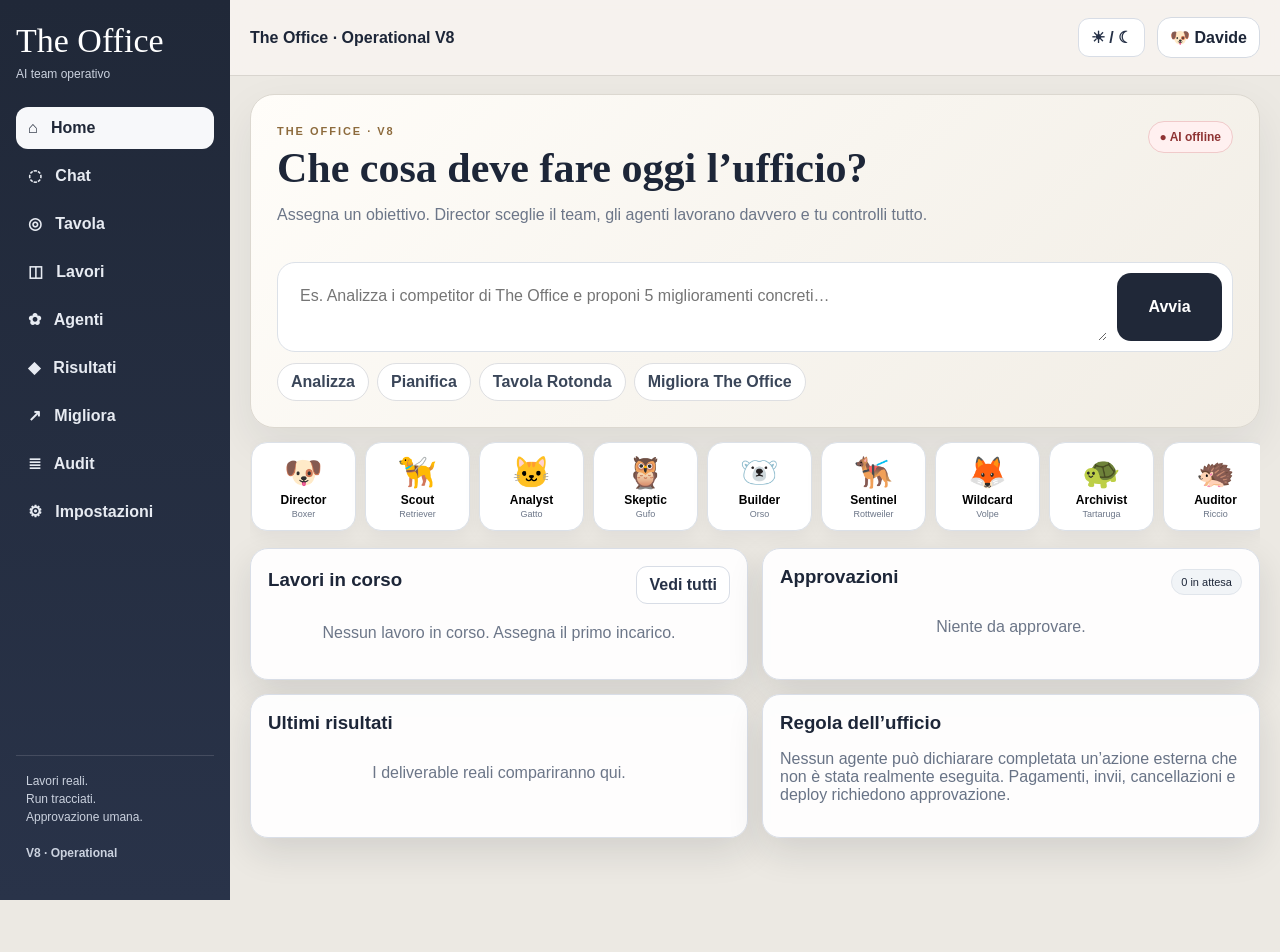
==== office/index.html @ 3994dc00 "feat(office): boot V8 real-agent runtime" ====
<!doctype html>
<html lang="it">
<head>
<meta charset="utf-8">
<meta name="viewport" content="width=device-width,initial-scale=1,viewport-fit=cover,maximum-scale=1">
<meta name="theme-color" content="#f4f1eb">
<meta name="apple-mobile-web-app-capable" content="yes">
<meta name="apple-mobile-web-app-status-bar-style" content="default">
<meta name="apple-mobile-web-app-title" content="The Office">
<title>The Office V8</title>
<link rel="stylesheet" href="styles.css">
<link rel="stylesheet" href="v8.css">
</head>
<body>
<div class="app">
<aside class="side">
<div class="brand">The Office<small>AI team operativo</small></div>
<nav class="nav" id="nav"></nav>
<div class="foot">Lavori reali.<br>Run tracciati.<br>Approvazione umana.<br><br><b>V8 · Operational</b></div>
</aside>
<section class="shell">
<header class="top">
<div class="search"><div style="font-weight:850">The Office · Operational V8</div></div>
<button class="btn" id="themeBtn">☀︎ / ☾</button>
<div class="profile">🐶 Davide</div>
</header>
<main class="content" id="main"><div class="card"><h2>The Office</h2><p>Avvio motore operativo…</p></div></main>
</section>
</div>
<nav class="mobile" id="mobilebar"></nav>
<div class="toast" id="toast"></div>
<script src="state-v8.js"></script>
<script src="api-v8.js"></script>
<script src="app-v8.js"></script>
</body>
</html>
---- office/styles.css ----
:root{--ink:#1d2638;--muted:#687386;--paper:#f4f1eb;--panel:#ffffffee;--line:#d9dee7;--nav:#202838;--gold:#bd8335;--green:#248d63;--blue:#3978e6;--red:#b94b4b;--shadow:0 14px 36px rgba(25,31,43,.12)}*{box-sizing:border-box}html,body{margin:0;min-height:100%;font-family:-apple-system,BlinkMacSystemFont,"Segoe UI",Arial,sans-serif;background:#ece9e3;color:var(--ink)}button,input,textarea,select{font:inherit}button{cursor:pointer}.app{min-height:100vh;display:grid;grid-template-columns:230px 1fr}.side{background:linear-gradient(180deg,#202838,#293349);color:#fff;padding:22px 16px;display:flex;flex-direction:column;position:sticky;top:0;height:100vh}.brand{font-family:Georgia,serif;font-size:34px}.brand small{font:500 12px -apple-system,BlinkMacSystemFont,"Segoe UI",sans-serif;display:block;color:#cbd2df;margin-top:7px}.nav{display:grid;gap:5px;margin-top:26px}.nav button{border:0;background:transparent;color:#e7ebf2;text-align:left;border-radius:12px;padding:12px;font-weight:700}.nav button.on,.nav button:hover{background:#f7f8fa;color:#202838}.foot{margin-top:auto;border-top:1px solid #ffffff22;padding:16px 10px;color:#cbd2df;font-size:12px;line-height:1.5}.shell{min-width:0}.top{height:76px;display:flex;gap:12px;align-items:center;padding:12px 20px;position:sticky;top:0;z-index:20;background:#f7f4efdd;backdrop-filter:blur(14px);border-bottom:1px solid #d9d5cf}.search{flex:1}.search input{width:100%;border:1px solid #d5dae2;border-radius:16px;padding:14px 16px;background:#fff;outline:0}.profile{background:#fff;border:1px solid #d5dae2;border-radius:14px;padding:10px 12px;font-weight:800}.content{max-width:1500px;margin:auto;padding:18px 20px 100px}.view{display:none}.view.on{display:block}.title{display:flex;align-items:end;justify-content:space-between;gap:12px;margin-bottom:16px}.title h1{font:700 34px Georgia,serif;margin:0}.title p{margin:5px 0 0;color:var(--muted)}.btn{border:1px solid #d8dde6;background:#fff;color:#263147;border-radius:11px;padding:9px 12px;font-weight:750}.btn.primary{background:#263147;color:#fff;border-color:#263147}.btn.gold{background:var(--gold);color:#fff;border-color:var(--gold)}.btn.good{background:var(--green);color:#fff;border-color:var(--green)}.btn.bad{background:var(--red);color:#fff;border-color:var(--red)}.card{background:var(--panel);border:1px solid var(--line);border-radius:18px;padding:17px;box-shadow:var(--shadow)}.card h2,.card h3{margin:0 0 10px}.muted{color:var(--muted)}.small{font-size:12px}.row{display:flex;align-items:center;gap:9px}.between{justify-content:space-between}.grid{display:grid;gap:15px}.g2{grid-template-columns:repeat(2,minmax(0,1fr))}.g3{grid-template-columns:repeat(3,minmax(0,1fr))}.home{display:grid;grid-template-columns:minmax(0,1.65fr) 380px;gap:16px}.scene{height:630px;position:relative;overflow:hidden;border-radius:24px;border:1px solid #d2d7de;box-shadow:var(--shadow);background:linear-gradient(180deg,#cfa16e 0 11%,#9bc4df 11% 42%,#f4f1e8 42% 53%,#8f6a48 53% 100%)}.scene:before{content:"";position:absolute;left:10%;top:7%;width:60%;height:38%;border:10px solid #8b5a36;background:linear-gradient(180deg,#8fc4e8 0 48%,#f5f7f8 48% 58%,#9ab1a2 58% 62%,#d7e0e4 62% 100%);box-shadow:inset 0 0 0 1px #fff7}.mountain{position:absolute;left:21%;top:18%;width:38%;height:24%;clip-path:polygon(0 100%,25% 38%,40% 72%,58% 17%,100% 100%);background:linear-gradient(135deg,#fafcfd,#8ea9bd 58%,#e6edf1)}.fire{position:absolute;right:4%;top:20%;width:20%;height:27%;border-radius:14px;background:#3c2b22;box-shadow:inset 0 -45px 50px #ef8b37aa}.fire:after{content:"🔥";position:absolute;font-size:56px;left:50%;bottom:12px;transform:translateX(-50%)}.headline{position:absolute;left:5%;top:6%;z-index:3;font:700 43px/1 Georgia,serif;color:#172137;text-shadow:0 1px #fff8}.headline small{display:block;font:600 15px -apple-system,BlinkMacSystemFont,"Segoe UI",sans-serif;margin-top:10px;color:#3f4a5f}.table{position:absolute;left:50%;bottom:-90px;transform:translateX(-50%);width:82%;height:320px;border-radius:50%;background:radial-gradient(circle,#ad7c50,#734523 72%);box-shadow:0 24px 32px #0004,inset 0 9px 13px #ddb189}.agents{position:absolute;left:2%;right:2%;bottom:170px;z-index:5;display:flex;justify-content:space-around;align-items:end;gap:5px}.seat{width:12%;min-width:76px;text-align:center}.face{width:82px;height:82px;margin:auto;border-radius:50%;background:linear-gradient(145deg,#fff,#dde2e8);border:4px solid #fff;display:grid;place-items:center;font-size:49px;box-shadow:0 8px 22px #0003}.seat:hover .face{transform:translateY(-5px)}.plate{background:#fffffff0;border:1px solid #d9dee6;border-radius:11px;padding:7px 4px;margin-top:6px;font-size:10px;font-weight:850}.plate span{display:block;font-size:8px;font-weight:500;color:#687386;margin-top:2px}.roundbtn{position:absolute;left:50%;bottom:72px;transform:translateX(-50%);z-index:6;width:210px;height:100px;border-radius:50%;border:3px solid #edca93;background:radial-gradient(circle,#bd7c32,#60351e);color:#fff;font-weight:900;letter-spacing:.08em;box-shadow:0 8px 22px #0004}.roundbtn small{display:block;font-size:9px;letter-spacing:.03em;margin-top:5px}.quick{position:absolute;left:3%;right:3%;bottom:16px;display:grid;grid-template-columns:repeat(5,1fr);gap:7px;z-index:7}.quick button{border:0;border-radius:13px;padding:11px 6px;background:#fffffff2;color:#273248;font-weight:800;box-shadow:0 7px 18px #0002}.right{display:grid;gap:13px;align-content:start}.kpis{display:grid;grid-template-columns:repeat(4,1fr);gap:7px}.kpi{background:#f4f6f8;border-radius:11px;padding:9px;text-align:center}.kpi b{display:block;font-size:19px}.pill{display:inline-flex;align-items:center;gap:6px;padding:6px 9px;border-radius:999px;background:#f1f4f7;border:1px solid #e0e5eb;font-size:11px}.dot{width:8px;height:8px;border-radius:50%;background:var(--green)}.list{display:grid;gap:8px}.item{display:flex;gap:9px;align-items:center;background:#fff;border:1px solid #e0e4ea;border-radius:12px;padding:11px}.ico{width:34px;height:34px;border-radius:10px;background:#edf2f6;display:grid;place-items:center}.grow{flex:1;min-width:0}.item b{display:block}.progress{height:6px;background:#e8ecf1;border-radius:99px;overflow:hidden;margin-top:6px}.progress i{display:block;height:100%;background:var(--blue)}.form{display:grid;gap:10px}.form input,.form textarea,.form select,.agentcard select{width:100%;border:1px solid #d6dce5;border-radius:11px;padding:11px;background:#fff;outline:0}.form textarea{min-height:105px;resize:vertical}.chat{height:440px;overflow:auto;border:1px solid #dbe0e7;border-radius:15px;background:#fafbfc;padding:13px;display:grid;align-content:start;gap:9px}.msg{max-width:78%;padding:10px 12px;border-radius:13px;background:#fff;border:1px solid #e0e5eb}.msg.me{margin-left:auto;background:#263147;color:#fff;border-color:#263147}.agentgrid{display:grid;grid-template-columns:repeat(4,minmax(0,1fr));gap:13px}.agentcard{background:#fff;border:1px solid #dce1e8;border-radius:17px;padding:15px;box-shadow:var(--shadow)}.agentcard.off{opacity:.5}.big{font-size:42px}.roundgrid{display:grid;grid-template-columns:310px 1fr;gap:15px}.statement{border-left:4px solid var(--gold);background:#fff;border-radius:11px;padding:11px 13px;margin:9px 0}.statement.dissent{border-color:var(--red)}.statement.verify{border-color:var(--green)}table{width:100%;border-collapse:collapse}th,td{text-align:left;padding:11px;border-bottom:1px solid #e3e7ec;font-size:13px}.toast{position:fixed;left:50%;bottom:26px;transform:translate(-50%,30px);opacity:0;background:#202838;color:#fff;padding:10px 15px;border-radius:999px;z-index:100;transition:.2s}.toast.show{opacity:1;transform:translate(-50%,0)}.mobile{display:none}@media(max-width:1050px){.app{grid-template-columns:1fr}.side{display:none}.top{height:70px;padding:9px 11px}.content{padding:12px 11px 92px}.home{grid-template-columns:1fr}.right{grid-template-columns:1fr 1fr}.agentgrid{grid-template-columns:repeat(2,1fr)}.roundgrid{grid-template-columns:1fr}.mobile{display:flex;position:fixed;left:0;right:0;bottom:0;background:#202838;padding:7px 5px calc(7px + env(safe-area-inset-bottom));z-index:80;overflow:auto}.mobile button{min-width:72px;flex:1;border:0;background:transparent;color:#dfe4ed;padding:7px 4px;font-size:10px}.mobile button.on{color:#ffd28e}.agents{overflow-x:auto;justify-content:flex-start}.seat{min-width:92px}.quick{grid-template-columns:repeat(5,120px);overflow:auto}.scene:before{left:4%;width:77%}.fire{right:1%;width:18%}}@media(max-width:650px){.profile{font-size:0}.profile:before{content:"🐶";font-size:22px}.scene{height:720px}.headline{font-size:30px;max-width:82%}.agents{bottom:230px}.roundbtn{bottom:142px;width:180px;height:88px}.quick{bottom:58px}.right{grid-template-columns:1fr}.g2,.g3{grid-template-columns:1fr}.agentgrid{grid-template-columns:1fr 1fr}.kpis{grid-template-columns:repeat(2,1fr)}.title{align-items:flex-start;flex-direction:column}.title h1{font-size:29px}.face{width:74px;height:74px;font-size:44px}}
---- office/v8.css ----
:root{--v8nav:#202838;--v8paper:#f5f2ec;--v8ink:#1d2638;--v8muted:#6c7688;--v8gold:#b9853c;--v8green:#21875e;--v8red:#b74c4c;--v8line:#dce1e8}.v8hero{background:linear-gradient(135deg,#fffdf9,#f1ede5);border:1px solid #dcd8d0;border-radius:24px;padding:26px;box-shadow:0 18px 45px rgba(29,38,56,.08)}.v8hero-head{display:flex;align-items:flex-start;justify-content:space-between;gap:20px}.v8hero h1{font:700 42px/1.05 Georgia,serif;margin:7px 0 10px;max-width:820px}.v8hero p{color:var(--v8muted);font-size:16px;max-width:720px}.eyebrow{font-size:11px;font-weight:900;letter-spacing:.18em;color:#8d6b3d}.v8status{display:inline-flex;align-items:center;white-space:nowrap;padding:8px 11px;border-radius:999px;font-size:12px;font-weight:850;border:1px solid}.v8status.ok{color:#176947;background:#eaf6ef;border-color:#cbe9d9}.v8status.bad{color:#8f3434;background:#fff0f0;border-color:#f0caca}.v8status.wait{color:#786031;background:#fbf5e8;border-color:#ebdfc2}.v8command{display:grid;grid-template-columns:1fr auto;gap:10px;background:#fff;border:1px solid var(--v8line);border-radius:18px;padding:10px;margin-top:22px}.v8command textarea{border:0;outline:0;resize:vertical;min-height:68px;max-height:180px;padding:11px 12px;font-size:16px;line-height:1.45}.v8command button{border:0;border-radius:14px;background:var(--v8nav);color:#fff;font-weight:850;min-width:105px}.v8quick{display:flex;flex-wrap:wrap;gap:8px;margin-top:11px}.v8quick button{border:1px solid #dedfe2;background:#fff;border-radius:999px;padding:9px 13px;font-weight:750;color:#3a4659}.v8agents-rail{display:flex;gap:9px;overflow-x:auto;padding:14px 1px 17px;scrollbar-width:none}.v8agents-rail::-webkit-scrollbar{display:none}.v8agent-chip{border:1px solid var(--v8line);background:#fff;min-width:105px;border-radius:16px;padding:11px 9px;display:grid;justify-items:center;gap:2px;box-shadow:0 6px 18px rgba(20,28,43,.05)}.v8agent-chip span{font-size:31px}.v8agent-chip b{font-size:12px}.v8agent-chip small{font-size:9px;color:var(--v8muted)}.v8homegrid{display:grid;grid-template-columns:1fr 1fr;gap:14px;margin-bottom:14px}.v8task{display:flex;gap:10px;align-items:center;border-top:1px solid #edf0f3;padding:12px 0}.v8task:first-of-type{border-top:0}.v8task-icon{width:34px;height:34px;display:grid;place-items:center;border-radius:11px;background:#eaf0f8;color:#3a6fba;font-weight:900;flex:none}.v8task-icon.done{background:#eaf6ef;color:var(--v8green)}.v8task-icon.error{background:#fff0f0;color:var(--v8red)}.v8task-icon.approval{background:#fbf3df;color:#986719}.v8task small,.v8approval small{display:block;color:var(--v8muted);margin-top:3px}.btn.mini{padding:7px 9px;font-size:11px}.v8approval{border-top:1px solid #edf0f3;padding:12px 0;display:grid;gap:9px}.v8result-mini{border:0;background:transparent;border-top:1px solid #edf0f3;width:100%;padding:12px 0;display:flex;align-items:center;justify-content:space-between;text-align:left;color:inherit}.v8result-mini:first-of-type{border-top:0}.v8result-mini b,.v8result-mini small{display:block}.v8result-mini small{color:var(--v8muted);margin-top:3px}.empty{padding:20px 4px;color:var(--v8muted);text-align:center}.empty.big{padding:60px 12px}.v8chat{height:min(58vh,560px);background:#f8f9fb}.v8msg{max-width:86%;background:#fff;border:1px solid var(--v8line);border-radius:15px;padding:11px 13px;line-height:1.45}.v8msg.me{margin-left:auto;background:#263147;color:#fff;border-color:#263147}.v8msg.error{border-color:#efc5c5;background:#fff5f5;color:#8b3030}.v8msg b{display:block;font-size:11px;margin-bottom:5px;opacity:.75}.v8chatinput{display:grid;grid-template-columns:1fr 230px auto;gap:9px;margin-top:11px}.v8chatinput textarea,.v8roundstart textarea{border:1px solid #d6dce5;border-radius:13px;padding:12px;font-size:16px;min-height:54px;resize:vertical}.v8chatinput select{border:1px solid #d6dce5;border-radius:13px;background:#fff;padding:9px}.v8chatinput button{border:0;border-radius:13px;background:#263147;color:#fff;padding:0 18px;font-weight:850}.v8roundstart{display:grid;grid-template-columns:1fr auto;gap:10px;margin-bottom:14px}.v8roundstart button{min-width:210px}.v8round{max-width:1000px}.statement{line-height:1.5}.statement.final{border-left-color:var(--v8green);background:#f6fbf8}.statement.error{border-left-color:var(--v8red);background:#fff7f7}.v8working{padding:18px;text-align:center;color:var(--v8muted);font-weight:700}.v8agentlist{display:grid;gap:10px}.v8agentrow{display:grid;grid-template-columns:64px 1fr auto;gap:14px;align-items:center;background:#fff;border:1px solid var(--v8line);border-radius:16px;padding:13px 15px;box-shadow:0 6px 18px rgba(20,28,43,.05)}.v8agentrow.off{opacity:.48}.v8avatar{width:58px;height:58px;border-radius:16px;background:#f3f0e9;display:grid;place-items:center;font-size:34px}.v8agentrow h3{margin:0;font-size:17px}.v8agentrow p{margin:5px 0;color:#566176}.v8agentrow small{color:var(--v8muted)}.v8results{display:grid;grid-template-columns:repeat(2,minmax(0,1fr));gap:13px;margin-top:13px}.v8resultcard{text-align:left;color:inherit;cursor:pointer}.v8resultcard h3{margin:12px 0 8px}.v8resultcard p{color:var(--v8muted);line-height:1.45}.v8pre{white-space:normal;line-height:1.55;color:#313b4d;margin-top:12px}.v8audit>div{display:grid;grid-template-columns:70px 90px 1fr;gap:10px;align-items:start;border-top:1px solid #edf0f3;padding:11px 0}.v8audit>div:first-child{border-top:0}.v8audit p{margin:2px 0}.v8code{display:block;word-break:break-all;background:#f4f6f8;border-radius:10px;padding:10px;margin:10px 0;font-size:11px}.v8back{display:none;position:fixed;inset:0;background:#11182755;z-index:98}.v8back.on{display:block}.v8sheet{position:fixed;z-index:99;right:0;top:0;bottom:0;width:min(620px,100%);background:#faf9f6;padding:25px;overflow:auto;transform:translateX(105%);transition:.2s ease;box-shadow:-20px 0 50px #0002}.v8sheet.on{transform:translateX(0)}.v8handle{width:42px;height:5px;background:#ccd1d8;border-radius:99px;margin:0 auto 18px}.v8timeline>div{border-left:3px solid #d9dee6;padding:0 0 15px 13px;margin-left:7px}.v8timeline span{float:right;font-size:11px;color:var(--v8muted)}.v8timeline p{margin:4px 0;color:#566176}.v8more{display:grid;grid-template-columns:1fr 1fr;gap:9px}.v8more button{border:1px solid var(--v8line);background:#fff;border-radius:14px;padding:16px;text-align:left;font-weight:800}.toast.bad{background:#8d3434}.v8dim{filter:saturate(.88) brightness(.95)}
@media(max-width:760px){.top{height:54px;padding:6px 10px;padding-top:calc(6px + env(safe-area-inset-top))}.top .search,.top #themeBtn{display:none}.top:before{content:'The Office';font:700 20px Georgia,serif;flex:1}.profile{min-width:42px;min-height:42px;padding:5px 8px;font-size:0}.profile:before{content:'🐶';font-size:21px}.content{padding:9px 9px calc(82px + env(safe-area-inset-bottom))}.v8hero{border-radius:18px;padding:15px}.v8hero-head{display:block}.v8hero h1{font-size:30px;margin-top:6px}.v8hero p{font-size:13px;line-height:1.45;margin-bottom:10px}.v8hero .v8status{margin-top:5px}.v8command{grid-template-columns:1fr 58px;padding:7px;border-radius:15px;margin-top:12px}.v8command textarea{min-height:62px;padding:8px;font-size:16px}.v8command button{min-width:0;border-radius:11px}.v8quick{display:flex;overflow-x:auto;flex-wrap:nowrap;scrollbar-width:none}.v8quick button{white-space:nowrap;min-height:42px;padding:8px 11px}.v8agents-rail{padding:10px 0 12px}.v8agent-chip{min-width:84px;padding:9px 7px}.v8agent-chip span{font-size:28px}.v8homegrid{grid-template-columns:1fr;gap:10px;margin-bottom:10px}.card{padding:13px;border-radius:16px}.v8task{padding:10px 0}.v8task .row.between{align-items:flex-start;gap:5px}.v8task b{font-size:13px;white-space:normal}.v8task .pill{font-size:9px;padding:4px 6px}.v8task .btn.mini{display:none}.v8approval .row{justify-content:flex-end}.title{margin-top:3px}.title h1{font-size:27px}.title p{font-size:13px}.title .v8status{margin-top:2px}.v8chat{height:calc(100dvh - 255px);min-height:320px;padding:9px}.v8msg{font-size:14px;max-width:92%}.v8chatinput{grid-template-columns:1fr auto;gap:7px}.v8chatinput select{grid-column:1/3;font-size:13px}.v8chatinput button{min-width:60px}.v8roundstart{grid-template-columns:1fr}.v8roundstart button{min-width:0;min-height:44px}.v8agentrow{grid-template-columns:48px 1fr auto;gap:10px;padding:10px 11px;border-radius:14px}.v8avatar{width:46px;height:46px;font-size:28px;border-radius:13px}.v8agentrow h3{font-size:15px}.v8agentrow p{font-size:12px;margin:3px 0}.v8agentrow small{font-size:10px}.v8agentrow .btn{padding:7px 9px;font-size:11px}.v8results{grid-template-columns:1fr;gap:9px}.v8audit>div{grid-template-columns:55px 64px 1fr;gap:6px;font-size:12px}.v8sheet{top:auto;left:0;right:0;bottom:0;width:100%;max-height:86dvh;border-radius:22px 22px 0 0;padding:14px 14px calc(18px + env(safe-area-inset-bottom));transform:translateY(105%)}.v8sheet.on{transform:translateY(0)}.v8more button{min-height:58px}.mobile{height:calc(70px + env(safe-area-inset-bottom));padding-bottom:env(safe-area-inset-bottom);background:#fbfaf7f8;border-top:1px solid #ddd8d0;backdrop-filter:blur(18px)}.mobile button{color:#6c7688;min-width:0!important;flex:1!important;font-size:10px}.mobile button.on{color:#1d2638;font-weight:900}.toast{bottom:calc(82px + env(safe-area-inset-bottom))}}
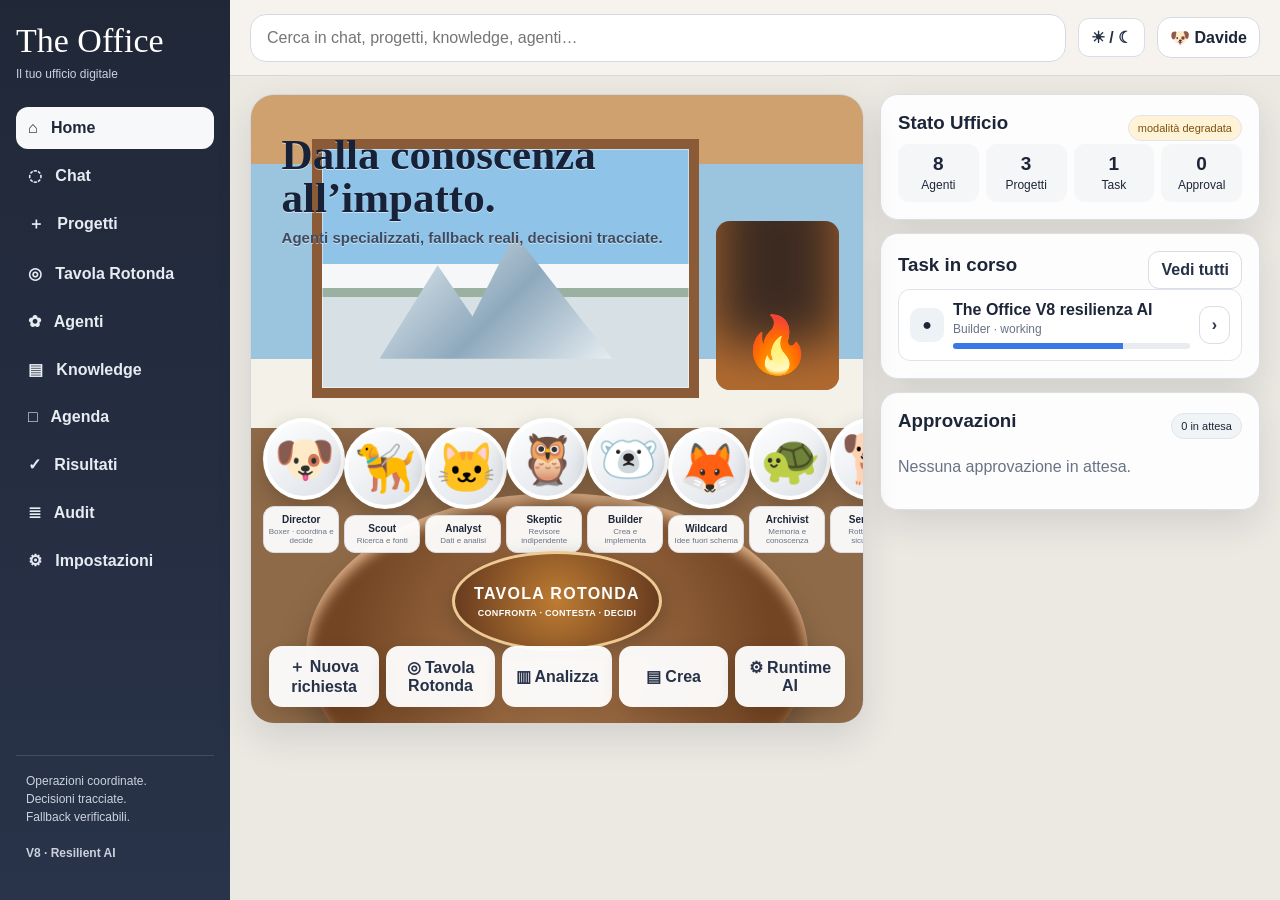
==== commit ba53f558: "feat(office): boot V8 resilient AI runtime" ====
--- a/office/index.html
+++ b/office/index.html
@@ -7,30 +7,36 @@
 <meta name="apple-mobile-web-app-capable" content="yes">
 <meta name="apple-mobile-web-app-status-bar-style" content="default">
 <meta name="apple-mobile-web-app-title" content="The Office">
-<title>The Office V8</title>
+<title>The Office</title>
 <link rel="stylesheet" href="styles.css">
-<link rel="stylesheet" href="v8.css">
+<link rel="stylesheet" href="mobile-v7.css">
+<link rel="stylesheet" href="mobile-v71.css">
+<link rel="stylesheet" href="ai-v8.css">
 </head>
 <body>
 <div class="app">
 <aside class="side">
-<div class="brand">The Office<small>AI team operativo</small></div>
+<div class="brand">The Office<small>Il tuo ufficio digitale</small></div>
 <nav class="nav" id="nav"></nav>
-<div class="foot">Lavori reali.<br>Run tracciati.<br>Approvazione umana.<br><br><b>V8 · Operational</b></div>
+<div class="foot">Operazioni coordinate.<br>Decisioni tracciate.<br>Fallback verificabili.<br><br><b>V8 · Resilient AI</b></div>
 </aside>
 <section class="shell">
 <header class="top">
-<div class="search"><div style="font-weight:850">The Office · Operational V8</div></div>
+<div class="search"><input id="globalSearch" placeholder="Cerca in chat, progetti, knowledge, agenti…"></div>
 <button class="btn" id="themeBtn">☀︎ / ☾</button>
 <div class="profile">🐶 Davide</div>
 </header>
-<main class="content" id="main"><div class="card"><h2>The Office</h2><p>Avvio motore operativo…</p></div></main>
+<main class="content" id="main">
+<div class="card"><h2>The Office</h2><p>Caricamento dell’ufficio…</p></div>
+</main>
 </section>
 </div>
 <nav class="mobile" id="mobilebar"></nav>
 <div class="toast" id="toast"></div>
-<script src="state-v8.js"></script>
-<script src="api-v8.js"></script>
+<script src="https://js.puter.com/v2/"></script>
+<script src="ai-core.js"></script>
 <script src="app-v8.js"></script>
+<script src="mobile-v7.js"></script>
+<script src="mobile-v71.js"></script>
 </body>
-</html>+</html>
--- a/office/mobile-v7.css
+++ b/office/mobile-v7.css
@@ -0,0 +1 @@
+@media(max-width:650px){:root{--tabh:70px}html,body{overflow-x:hidden;background:#f6f3ed}body{padding:0;overscroll-behavior-y:none}.top{height:60px;padding:8px 10px;padding-top:calc(8px + env(safe-area-inset-top));background:#f8f5f0f5;backdrop-filter:blur(16px);border-bottom:1px solid #dedad4}.top .search,.top #themeBtn{display:none}.top:before{content:'The Office';font:700 20px Georgia,serif;flex:1}.profile{min-width:44px;min-height:44px;padding:6px 9px;font-size:0}.profile:before{content:'🐶';font-size:22px}.content{padding:10px 9px calc(var(--tabh) + 18px + env(safe-area-inset-bottom));max-width:none}.card{border-radius:16px;padding:13px;box-shadow:0 5px 16px rgba(25,31,43,.06)}.home{display:flex;flex-direction:column;gap:10px}.scene{height:auto;min-height:0;background:#fff;padding:12px;border-radius:18px;overflow:visible}.scene:before,.scene .mountain,.scene .fire,.scene .table,.scene .roundbtn{display:none}.headline{position:static;font-size:25px;line-height:1.04;text-shadow:none;margin-bottom:10px;max-width:none}.headline small{font-size:13px;margin-top:6px}.agents{position:static;display:flex;overflow-x:auto;justify-content:flex-start;align-items:flex-start;gap:9px;padding:2px 1px 5px;scroll-snap-type:x proximity;-webkit-overflow-scrolling:touch;scrollbar-width:none}.agents::-webkit-scrollbar{display:none}.seat{min-width:84px;width:84px;scroll-snap-align:start}.face{width:66px;height:66px;font-size:39px;border-width:3px;box-shadow:0 5px 14px #0002}.plate{font-size:10px;padding:6px 4px}.plate span{font-size:8px}.quick{position:static;display:flex;overflow-x:auto;gap:7px;padding-top:10px;scrollbar-width:none}.quick::-webkit-scrollbar{display:none}.quick button{white-space:nowrap;min-width:max-content;padding:10px 12px;background:#f4f6f8;border:1px solid #e0e4ea;box-shadow:none;min-height:44px}.right{display:grid;grid-template-columns:1fr;gap:10px}.right .card:first-child{order:-2}.kpis{grid-template-columns:repeat(4,1fr);gap:5px}.kpi{padding:8px 4px}.kpi b{font-size:18px}.kpi .small{font-size:9px}.item{padding:10px;min-width:0}.item b{white-space:nowrap;overflow:hidden;text-overflow:ellipsis}.ico{width:32px;height:32px}.item .btn{padding:7px 9px;min-height:36px;font-size:12px}.title{align-items:flex-start;flex-direction:column;margin:4px 1px 12px}.title h1{font-size:27px}.title p{font-size:13px}.g2,.g3,.agentgrid{grid-template-columns:1fr}.roundgrid{display:flex;flex-direction:column}.roundgrid>.card:first-child{order:2}.statement{font-size:13px}.chat{height:calc(100dvh - 240px);min-height:330px;-webkit-overflow-scrolling:touch}.form input,.form textarea,.form select,.agentcard select{font-size:16px}.nav{display:none}.mobile{height:calc(var(--tabh) + env(safe-area-inset-bottom));padding:5px 4px env(safe-area-inset-bottom);background:#f8f5f0f8;border-top:1px solid #dcd8d2;backdrop-filter:blur(18px);overflow:visible}.mobile button{min-width:0!important;flex:1!important;color:#687386;font-size:10px;padding:7px 2px;min-height:56px}.mobile button.on{color:#1d2638;font-weight:850;background:transparent}.mobile-v7-command{background:#fff;border:1px solid #dfe3e8;border-radius:16px;padding:11px;margin-bottom:10px;box-shadow:0 5px 16px rgba(25,31,43,.06)}.mobile-v7-command .row{display:flex;gap:8px;align-items:flex-end}.mobile-v7-command textarea{flex:1;border:1px solid #d7dce4;border-radius:14px;padding:12px 13px;min-height:50px;max-height:110px;resize:none;font-size:16px}.mobile-v7-command button{width:48px;height:48px;border:0;border-radius:14px;background:#263147;color:#fff;font-weight:900}.v7chips{display:flex;gap:7px;overflow:auto;padding-top:8px;scrollbar-width:none}.v7chips button{white-space:nowrap;border:1px solid #dde2e8;background:#f8f9fa;border-radius:999px;padding:8px 10px;color:#344055;font-size:12px}.v7sheetback{display:none;position:fixed;inset:0;background:#11182755;z-index:89}.v7sheetback.on{display:block}.v7sheet{position:fixed;left:0;right:0;bottom:-100%;z-index:90;background:#faf8f4;border-radius:22px 22px 0 0;padding:14px 14px calc(14px + env(safe-area-inset-bottom));max-height:82dvh;overflow:auto;box-shadow:0 -20px 50px #0003;transition:.22s ease}.v7sheet.on{bottom:0}.v7handle{width:42px;height:5px;background:#cfd3d9;border-radius:99px;margin:0 auto 12px}.v7sheet h2{margin:0 0 10px}.v7sheet .menu{display:grid;gap:8px}.v7sheet .menu button{min-height:48px;border:1px solid #e0e4e9;background:#fff;border-radius:13px;text-align:left;padding:11px 13px;font-weight:750}.v7competitor{background:#fff;border:1px solid #dfe3e8;border-radius:14px;padding:12px;margin:8px 0}.v7proposal{background:#fff;border-left:4px solid #b8833c;border-radius:12px;padding:11px;margin:8px 0}.v7proposal.approved{border-left-color:#238961}.v7proposal.rejected{opacity:.55;border-left-color:#b84b4b}.toast{bottom:calc(var(--tabh) + env(safe-area-inset-bottom) + 12px)}table{display:block;overflow-x:auto;white-space:nowrap}}@media(max-width:390px){.content{padding-left:7px;padding-right:7px}.kpis{grid-template-columns:repeat(2,1fr)}.seat{min-width:80px;width:80px}.headline{font-size:23px}}
--- a/office/mobile-v71.css
+++ b/office/mobile-v71.css
@@ -0,0 +1,17 @@
+@media(max-width:650px){
+:root{--m-bg:#f4f2ed;--m-card:#fff;--m-ink:#182136;--m-muted:#707b8d;--m-line:#dfe3e8;--m-nav:#fff;--m-accent:#263147;--m-tab:68px}
+html,body{background:var(--m-bg)!important;color:var(--m-ink);-webkit-text-size-adjust:100%}
+.top{height:54px!important;min-height:54px;padding:5px 12px!important;padding-top:max(5px,env(safe-area-inset-top))!important;box-shadow:0 1px 0 rgba(24,33,54,.06)}
+.top:before{font-size:19px!important;letter-spacing:-.02em}.profile{width:38px!important;height:38px!important;min-width:38px!important;min-height:38px!important;border-radius:12px!important;padding:0!important;display:grid!important;place-items:center!important}.profile:before{font-size:20px!important}
+.content{padding:10px 10px calc(var(--m-tab) + 18px + env(safe-area-inset-bottom))!important}
+.title{margin:2px 2px 12px!important;display:grid!important;grid-template-columns:1fr auto!important;gap:10px!important;align-items:center!important}.title>div{min-width:0}.title h1{font:700 30px/1.02 Georgia,serif!important;letter-spacing:-.03em;margin:0!important}.title p{font-size:13px!important;margin:4px 0 0!important;white-space:nowrap;overflow:hidden;text-overflow:ellipsis}.title>.btn{grid-column:1/-1;width:max-content;min-height:44px;padding:9px 13px!important;border-radius:12px!important;font-size:14px!important}
+.card{border-radius:16px!important;padding:13px!important;box-shadow:0 3px 12px rgba(27,35,50,.055)!important}.btn{min-height:42px;border-radius:11px!important}.btn.primary{box-shadow:none!important}
+.agentgrid{display:grid!important;grid-template-columns:1fr!important;gap:8px!important}.agentcard{position:relative!important;display:grid!important;grid-template-columns:54px minmax(0,1fr) 94px!important;grid-template-rows:auto auto 42px!important;column-gap:10px!important;row-gap:3px!important;align-items:center!important;padding:11px!important;border-radius:15px!important;min-height:116px!important;box-shadow:0 2px 8px rgba(24,33,54,.045)!important}.agentcard>.row.between{grid-column:1!important;grid-row:1/4!important;display:grid!important;place-items:center!important;align-self:center!important}.agentcard>.row.between .big{font-size:38px!important;line-height:1!important;width:52px;height:52px;border-radius:16px;background:#f4f6f8;display:grid;place-items:center}.agentcard>.row.between .pill{position:absolute!important;right:11px!important;top:10px!important;padding:4px 7px!important;font-size:10px!important;background:#f4f6f8!important}.agentcard h2{grid-column:2/4!important;grid-row:1!important;margin:0!important;font:800 19px/1.05 -apple-system,BlinkMacSystemFont,"Segoe UI",sans-serif!important;padding-right:62px!important}.agentcard>p{grid-column:2/4!important;grid-row:2!important;margin:0 0 3px!important;font-size:12px!important;line-height:1.25!important;white-space:nowrap;overflow:hidden;text-overflow:ellipsis}.agentcard select{grid-column:2!important;grid-row:3!important;min-height:40px!important;height:40px!important;border-radius:10px!important;padding:6px 30px 6px 10px!important;font-size:15px!important;background:#fff!important}.agentcard>button{grid-column:3!important;grid-row:3!important;margin:0!important;min-height:40px!important;height:40px!important;padding:6px 8px!important;font-size:12px!important;white-space:nowrap}.agentcard.off{opacity:.58!important}
+.grid.g2,.grid.g3{gap:9px!important}.grid.g2>.card,.grid.g3>.card{padding:13px!important}.grid.g3 h2,.grid.g2 h2{font-size:19px!important;margin:8px 0!important}.grid.g3 p,.grid.g2 p{font-size:12px!important}.progress{height:5px!important}.item{padding:9px!important;border-radius:11px!important}.ico{width:30px!important;height:30px!important;border-radius:9px!important}.item b{font-size:13px!important}.item .small{font-size:10px!important}.item .btn{min-height:34px!important;height:34px!important;padding:5px 8px!important}
+.roundgrid{gap:9px!important}.roundgrid>.card:first-child .item{display:inline-flex!important;width:auto!important;margin:0 5px 6px 0!important;padding:7px 9px!important}.roundgrid>.card:first-child .item .ico{width:28px!important;height:28px!important}.roundgrid>.card:first-child .item .small{display:none!important}.roundgrid>.card:first-child .item b{font-size:12px!important}.statement{padding:10px 11px!important;margin:7px 0!important;font-size:13px!important;border-left-width:3px!important}
+.chat{height:calc(100dvh - 225px)!important;min-height:320px!important;border-radius:14px!important}.msg{max-width:88%!important;font-size:14px!important;line-height:1.35!important}.form textarea{min-height:88px!important}
+.mobile{height:calc(var(--m-tab) + env(safe-area-inset-bottom))!important;background:rgba(250,249,247,.96)!important;border-top:1px solid #ddd9d2!important;box-shadow:0 -5px 18px rgba(25,31,43,.06)!important;gap:2px!important}.mobile button{height:58px!important;min-height:58px!important;border-radius:11px!important;font-size:10px!important;line-height:1.25!important;color:#7b8493!important}.mobile button.on{color:#172137!important;background:#eceff3!important;font-weight:800!important}
+.v7sheet{background:#f7f5f1!important;border-radius:24px 24px 0 0!important}.v7sheet .menu{grid-template-columns:1fr 1fr!important}.v7sheet .menu button{min-height:54px!important}.v7competitor,.v7proposal{margin:7px 0!important;padding:10px!important}.v7proposal p{font-size:13px!important;line-height:1.35!important}
+.mobile-v7-command{margin:0 0 9px!important;padding:10px!important}.mobile-v7-command textarea{min-height:48px!important}.scene{padding:10px!important}.headline{font-size:23px!important;margin-bottom:8px!important}.agents{gap:8px!important}.seat{min-width:76px!important;width:76px!important}.face{width:58px!important;height:58px!important;font-size:34px!important}.plate{padding:5px 3px!important}.quick{padding-top:8px!important}
+}
+@media(max-width:380px){.agentcard{grid-template-columns:50px minmax(0,1fr) 82px!important}.agentcard>.row.between .big{width:48px;height:48px;font-size:35px!important}.agentcard h2{font-size:18px!important}.title h1{font-size:28px!important}.mobile button{font-size:9px!important}}
--- a/office/ai-v8.css
+++ b/office/ai-v8.css
@@ -0,0 +1,2 @@
+.msgmeta{margin-top:8px;font-size:11px;line-height:1.35;opacity:.62;text-transform:uppercase;letter-spacing:.04em}.msg.pending{opacity:.75}.thinking{display:inline-block;animation:officePulse 1.1s infinite}.msg.degraded{border:1px solid rgba(190,120,30,.35)}.pill.warn{background:#fff3d7;color:#7b5310}.pill.bad{background:#ffe4e1;color:#84261f}.badtxt{color:#9b372d}.ai-health-grid{display:grid;grid-template-columns:1fr 1fr;gap:10px;margin:12px 0}.ai-health{border:1px solid rgba(80,72,58,.14);border-radius:14px;padding:12px;background:rgba(255,255,255,.48)}.ai-health small{display:block;margin-top:6px;line-height:1.4}.statement .msgmeta{margin-top:9px}.btn:disabled,select:disabled,textarea:disabled{opacity:.55;cursor:not-allowed}.form label{font-size:12px;font-weight:700;margin-top:10px}.form input[type=password]{width:100%;box-sizing:border-box}.form label input[type=checkbox]{width:auto;margin-right:7px}@keyframes officePulse{0%,100%{opacity:.25}50%{opacity:1}}
+@media(max-width:650px){.ai-health-grid{grid-template-columns:1fr}.msgmeta{font-size:10px}.title>.pill{align-self:flex-start}.form .row{flex-wrap:wrap}.form .row .btn{flex:1 1 auto}}
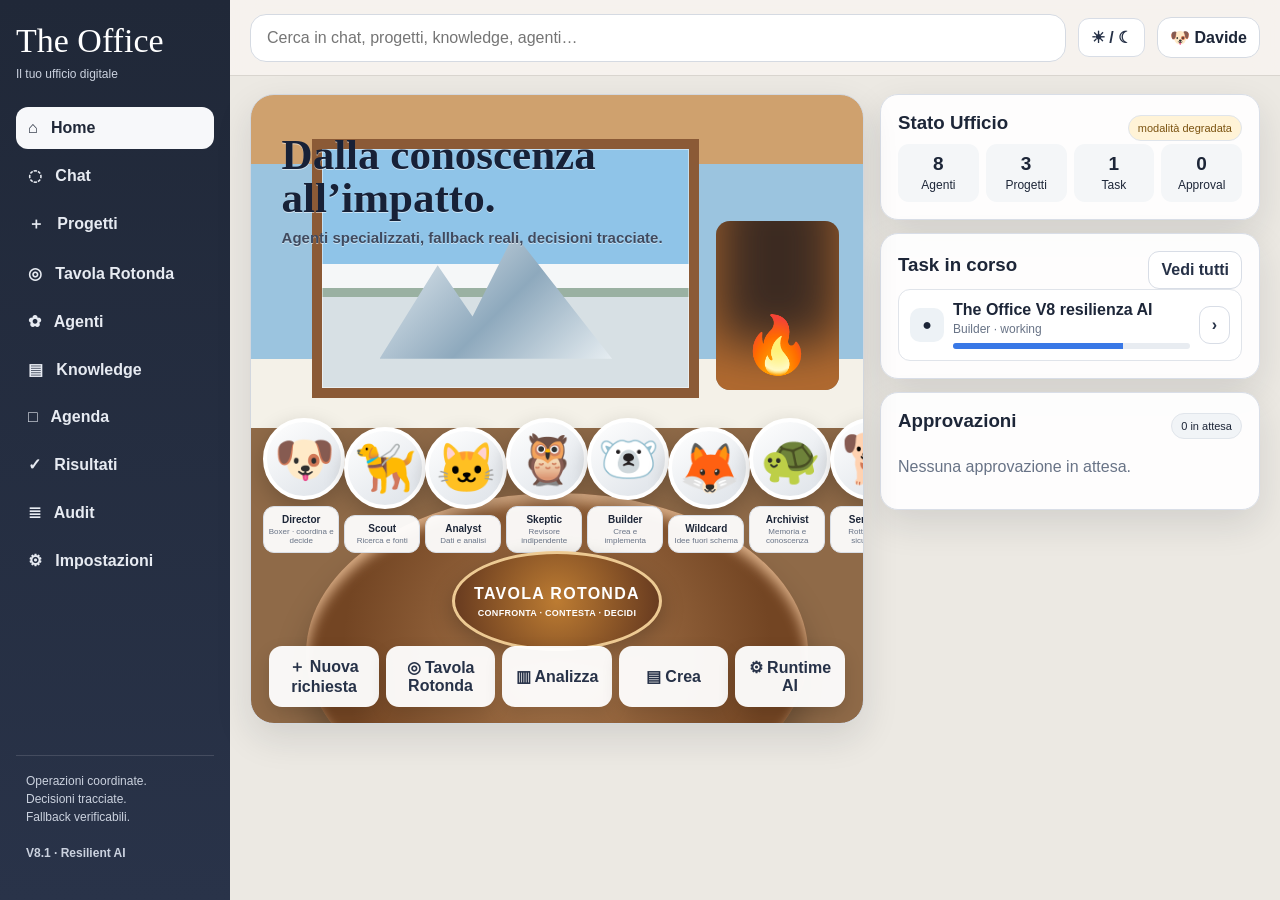
==== commit 262ca9a8: "fix(office): load V8.1 Puter compatibility patch" ====
--- a/office/index.html
+++ b/office/index.html
@@ -18,7 +18,7 @@
 <aside class="side">
 <div class="brand">The Office<small>Il tuo ufficio digitale</small></div>
 <nav class="nav" id="nav"></nav>
-<div class="foot">Operazioni coordinate.<br>Decisioni tracciate.<br>Fallback verificabili.<br><br><b>V8 · Resilient AI</b></div>
+<div class="foot">Operazioni coordinate.<br>Decisioni tracciate.<br>Fallback verificabili.<br><br><b>V8.1 · Resilient AI</b></div>
 </aside>
 <section class="shell">
 <header class="top">
@@ -36,6 +36,7 @@
 <script src="https://js.puter.com/v2/"></script>
 <script src="ai-core.js"></script>
 <script src="app-v8.js"></script>
+<script src="runtime-v81.js"></script>
 <script src="mobile-v7.js"></script>
 <script src="mobile-v71.js"></script>
 </body>
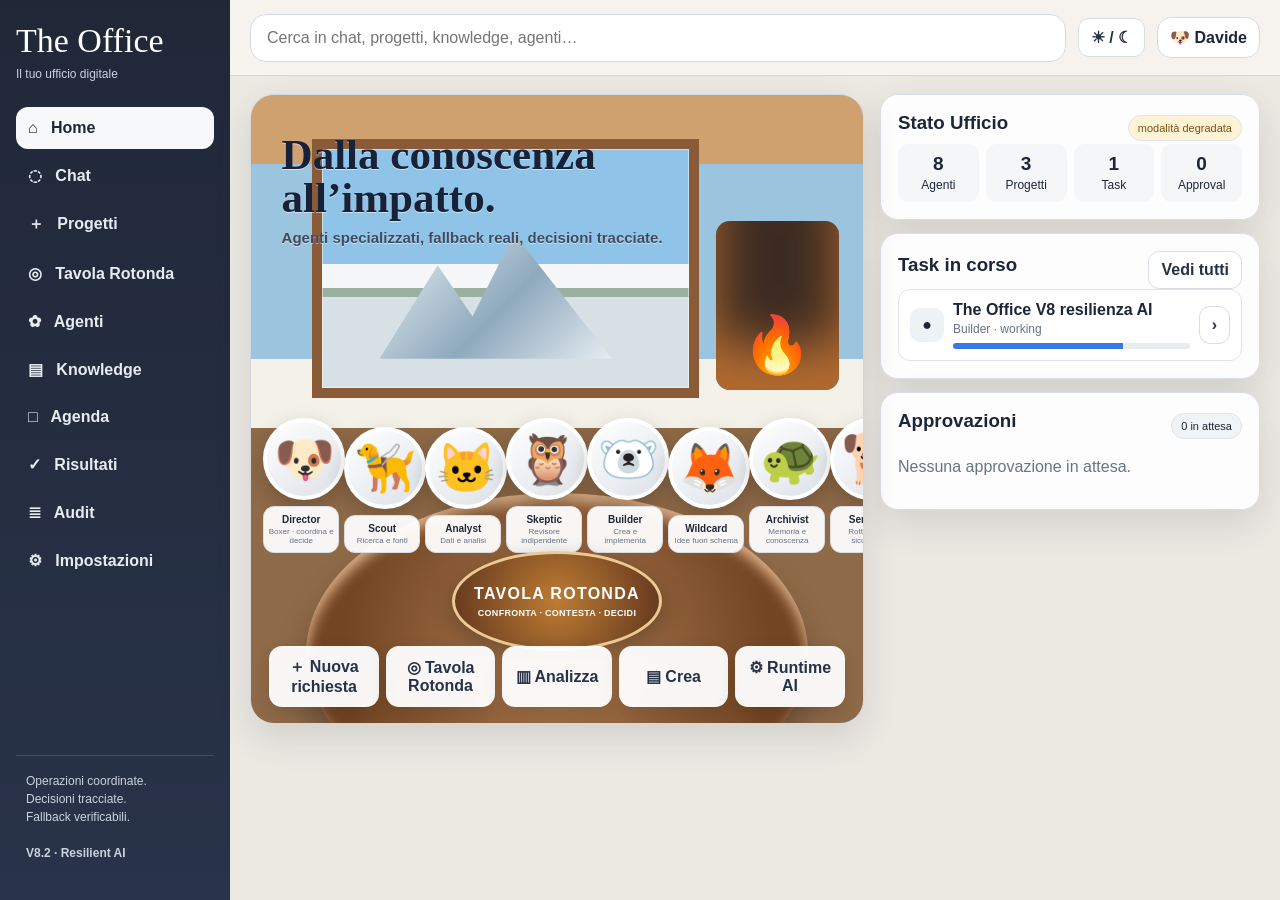
==== commit 837aef2c: "fix(office): load V8.2 runtime without manual auth gate" ====
--- a/office/index.html
+++ b/office/index.html
@@ -18,7 +18,7 @@
 <aside class="side">
 <div class="brand">The Office<small>Il tuo ufficio digitale</small></div>
 <nav class="nav" id="nav"></nav>
-<div class="foot">Operazioni coordinate.<br>Decisioni tracciate.<br>Fallback verificabili.<br><br><b>V8.1 · Resilient AI</b></div>
+<div class="foot">Operazioni coordinate.<br>Decisioni tracciate.<br>Fallback verificabili.<br><br><b>V8.2 · Resilient AI</b></div>
 </aside>
 <section class="shell">
 <header class="top">
@@ -36,7 +36,7 @@
 <script src="https://js.puter.com/v2/"></script>
 <script src="ai-core.js"></script>
 <script src="app-v8.js"></script>
-<script src="runtime-v81.js"></script>
+<script src="runtime-v82.js"></script>
 <script src="mobile-v7.js"></script>
 <script src="mobile-v71.js"></script>
 </body>
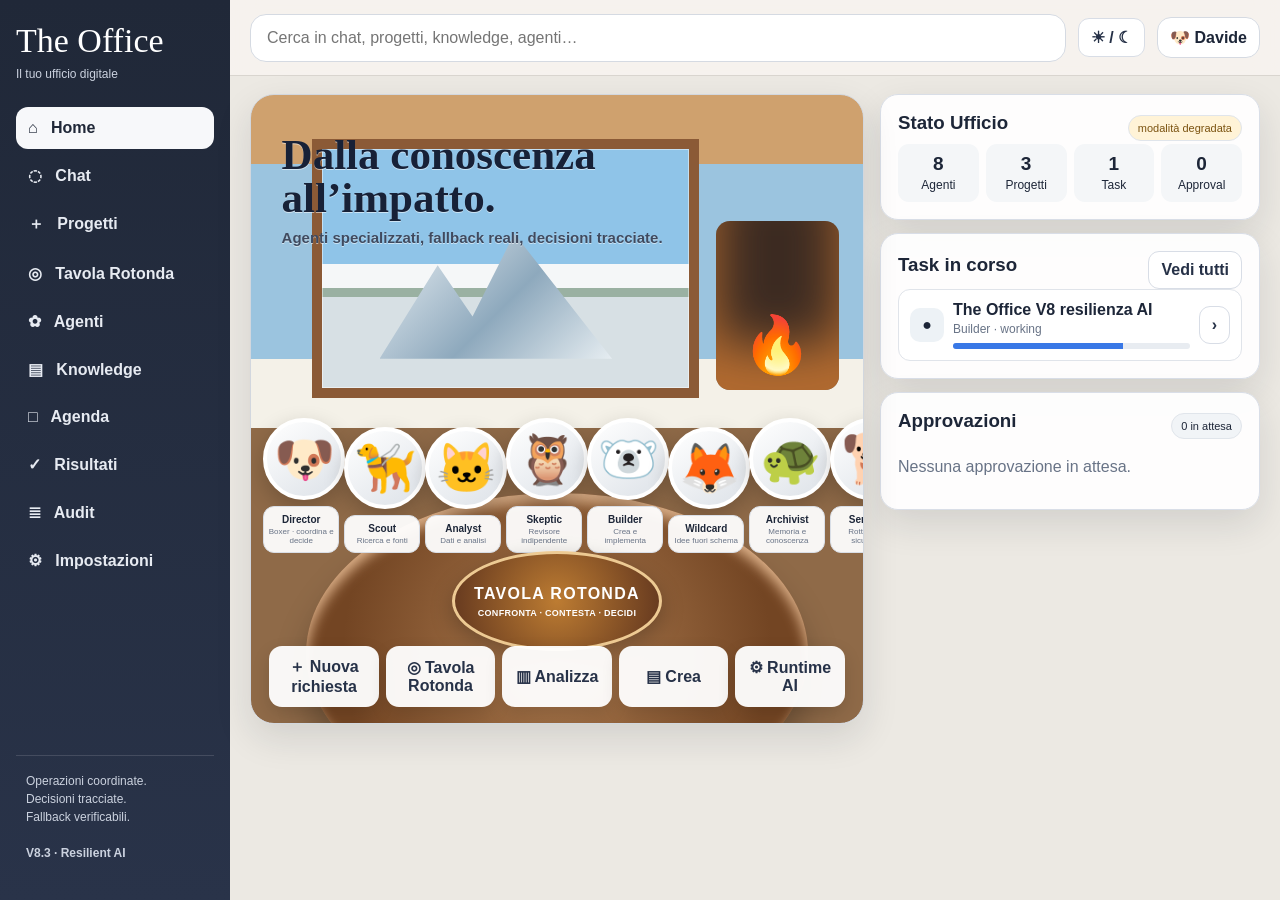
==== commit d2f73bdf: "fix(office): load V8.3 exact output runtime" ====
--- a/office/index.html
+++ b/office/index.html
@@ -18,7 +18,7 @@
 <aside class="side">
 <div class="brand">The Office<small>Il tuo ufficio digitale</small></div>
 <nav class="nav" id="nav"></nav>
-<div class="foot">Operazioni coordinate.<br>Decisioni tracciate.<br>Fallback verificabili.<br><br><b>V8.2 · Resilient AI</b></div>
+<div class="foot">Operazioni coordinate.<br>Decisioni tracciate.<br>Fallback verificabili.<br><br><b>V8.3 · Resilient AI</b></div>
 </aside>
 <section class="shell">
 <header class="top">
@@ -37,6 +37,7 @@
 <script src="ai-core.js"></script>
 <script src="app-v8.js"></script>
 <script src="runtime-v82.js"></script>
+<script src="runtime-v83.js"></script>
 <script src="mobile-v7.js"></script>
 <script src="mobile-v71.js"></script>
 </body>
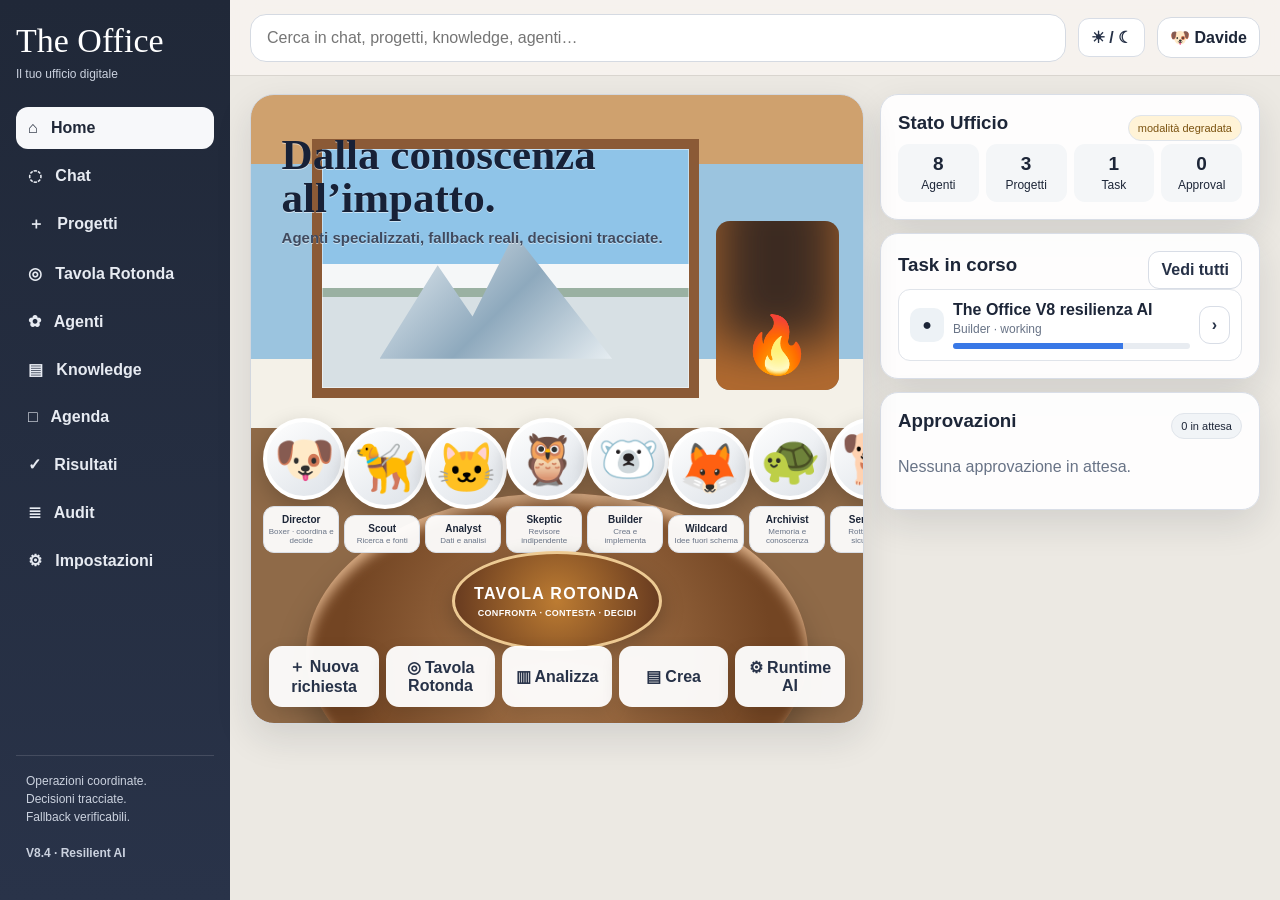
==== commit 9d22a468: "fix(office): cache-bust V8.4 canary runtime" ====
--- a/office/index.html
+++ b/office/index.html
@@ -18,7 +18,7 @@
 <aside class="side">
 <div class="brand">The Office<small>Il tuo ufficio digitale</small></div>
 <nav class="nav" id="nav"></nav>
-<div class="foot">Operazioni coordinate.<br>Decisioni tracciate.<br>Fallback verificabili.<br><br><b>V8.3 · Resilient AI</b></div>
+<div class="foot">Operazioni coordinate.<br>Decisioni tracciate.<br>Fallback verificabili.<br><br><b>V8.4 · Resilient AI</b></div>
 </aside>
 <section class="shell">
 <header class="top">
@@ -37,7 +37,7 @@
 <script src="ai-core.js"></script>
 <script src="app-v8.js"></script>
 <script src="runtime-v82.js"></script>
-<script src="runtime-v83.js"></script>
+<script src="runtime-v83.js?v=84"></script>
 <script src="mobile-v7.js"></script>
 <script src="mobile-v71.js"></script>
 </body>
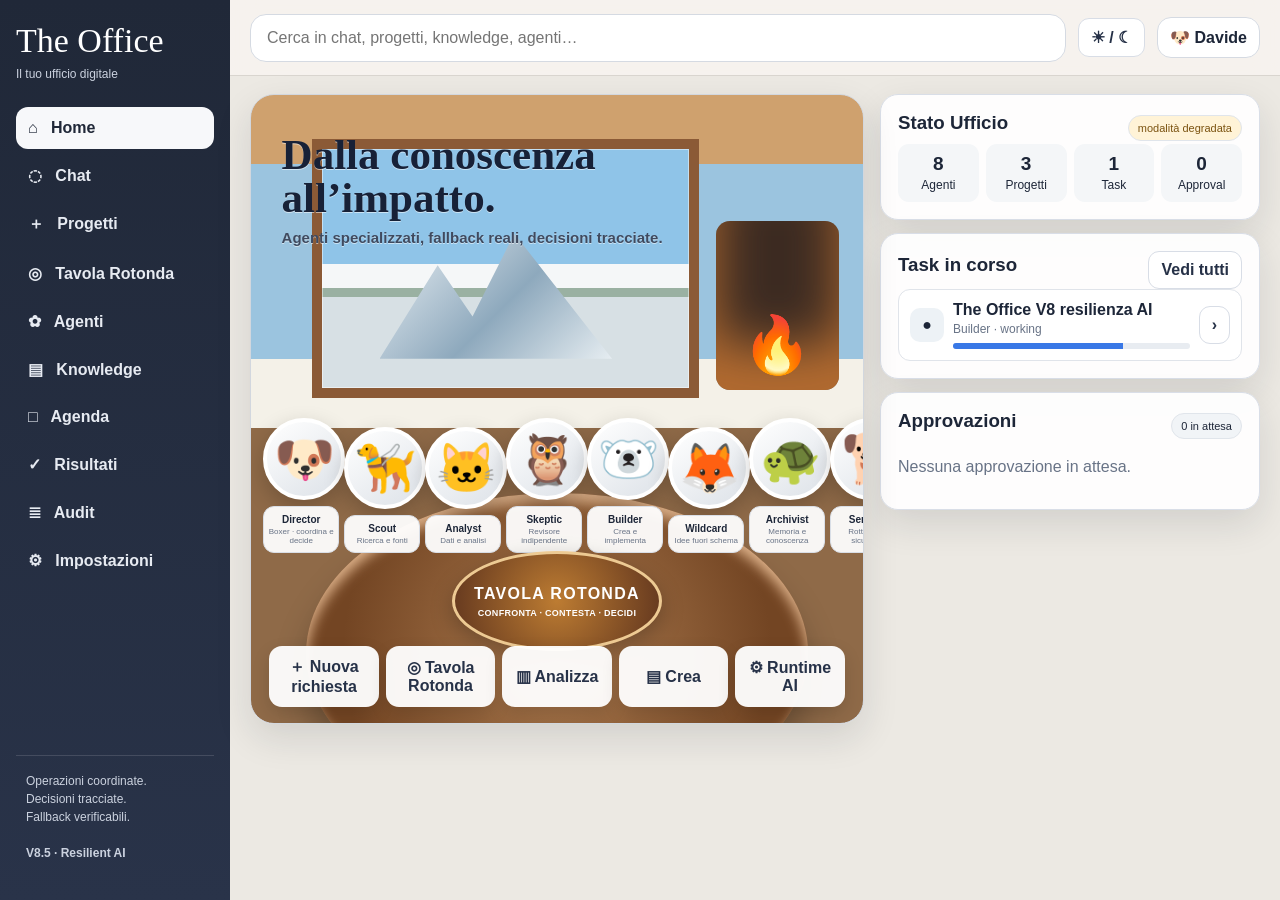
==== commit f3a3033e: "feat(office): load V8.5 recovery runtime" ====
--- a/office/index.html
+++ b/office/index.html
@@ -18,7 +18,7 @@
 <aside class="side">
 <div class="brand">The Office<small>Il tuo ufficio digitale</small></div>
 <nav class="nav" id="nav"></nav>
-<div class="foot">Operazioni coordinate.<br>Decisioni tracciate.<br>Fallback verificabili.<br><br><b>V8.4 · Resilient AI</b></div>
+<div class="foot">Operazioni coordinate.<br>Decisioni tracciate.<br>Fallback verificabili.<br><br><b>V8.5 · Resilient AI</b></div>
 </aside>
 <section class="shell">
 <header class="top">
@@ -38,6 +38,7 @@
 <script src="app-v8.js"></script>
 <script src="runtime-v82.js"></script>
 <script src="runtime-v83.js?v=84"></script>
+<script src="runtime-v85.js?v=85"></script>
 <script src="mobile-v7.js"></script>
 <script src="mobile-v71.js"></script>
 </body>
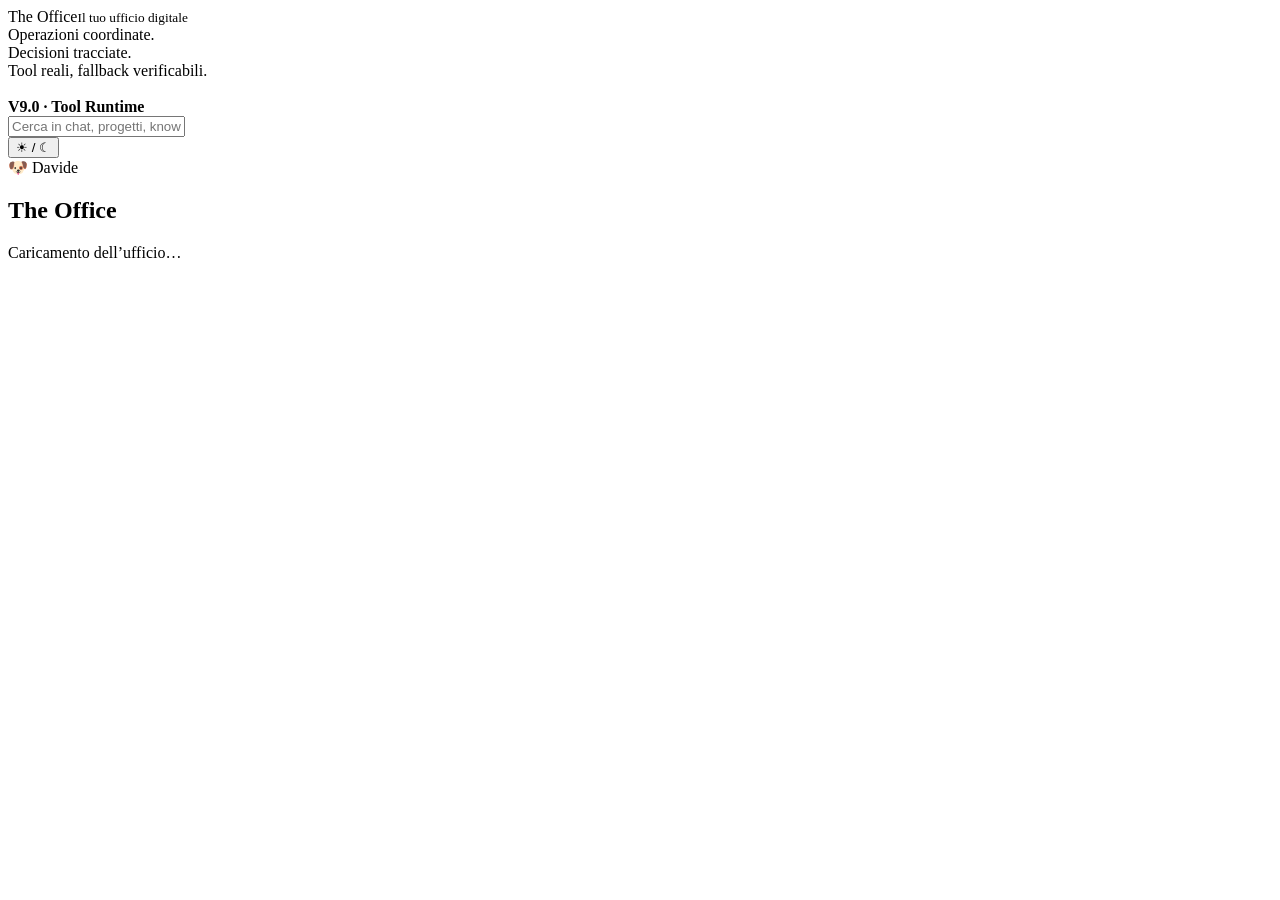
==== commit ce10689a: "feat(office): load V9 runtime" ====
--- a/office/index.html
+++ b/office/index.html
@@ -18,7 +18,7 @@
 <aside class="side">
 <div class="brand">The Office<small>Il tuo ufficio digitale</small></div>
 <nav class="nav" id="nav"></nav>
-<div class="foot">Operazioni coordinate.<br>Decisioni tracciate.<br>Fallback verificabili.<br><br><b>V8.5 · Resilient AI</b></div>
+<div class="foot">Operazioni coordinate.<br>Decisioni tracciate.<br>Tool reali, fallback verificabili.<br><br><b>V9.0 · Tool Runtime</b></div>
 </aside>
 <section class="shell">
 <header class="top">
@@ -39,6 +39,7 @@
 <script src="runtime-v82.js"></script>
 <script src="runtime-v83.js?v=84"></script>
 <script src="runtime-v85.js?v=85"></script>
+<script src="runtime-v9.js?v=90"></script>
 <script src="mobile-v7.js"></script>
 <script src="mobile-v71.js"></script>
 </body>
